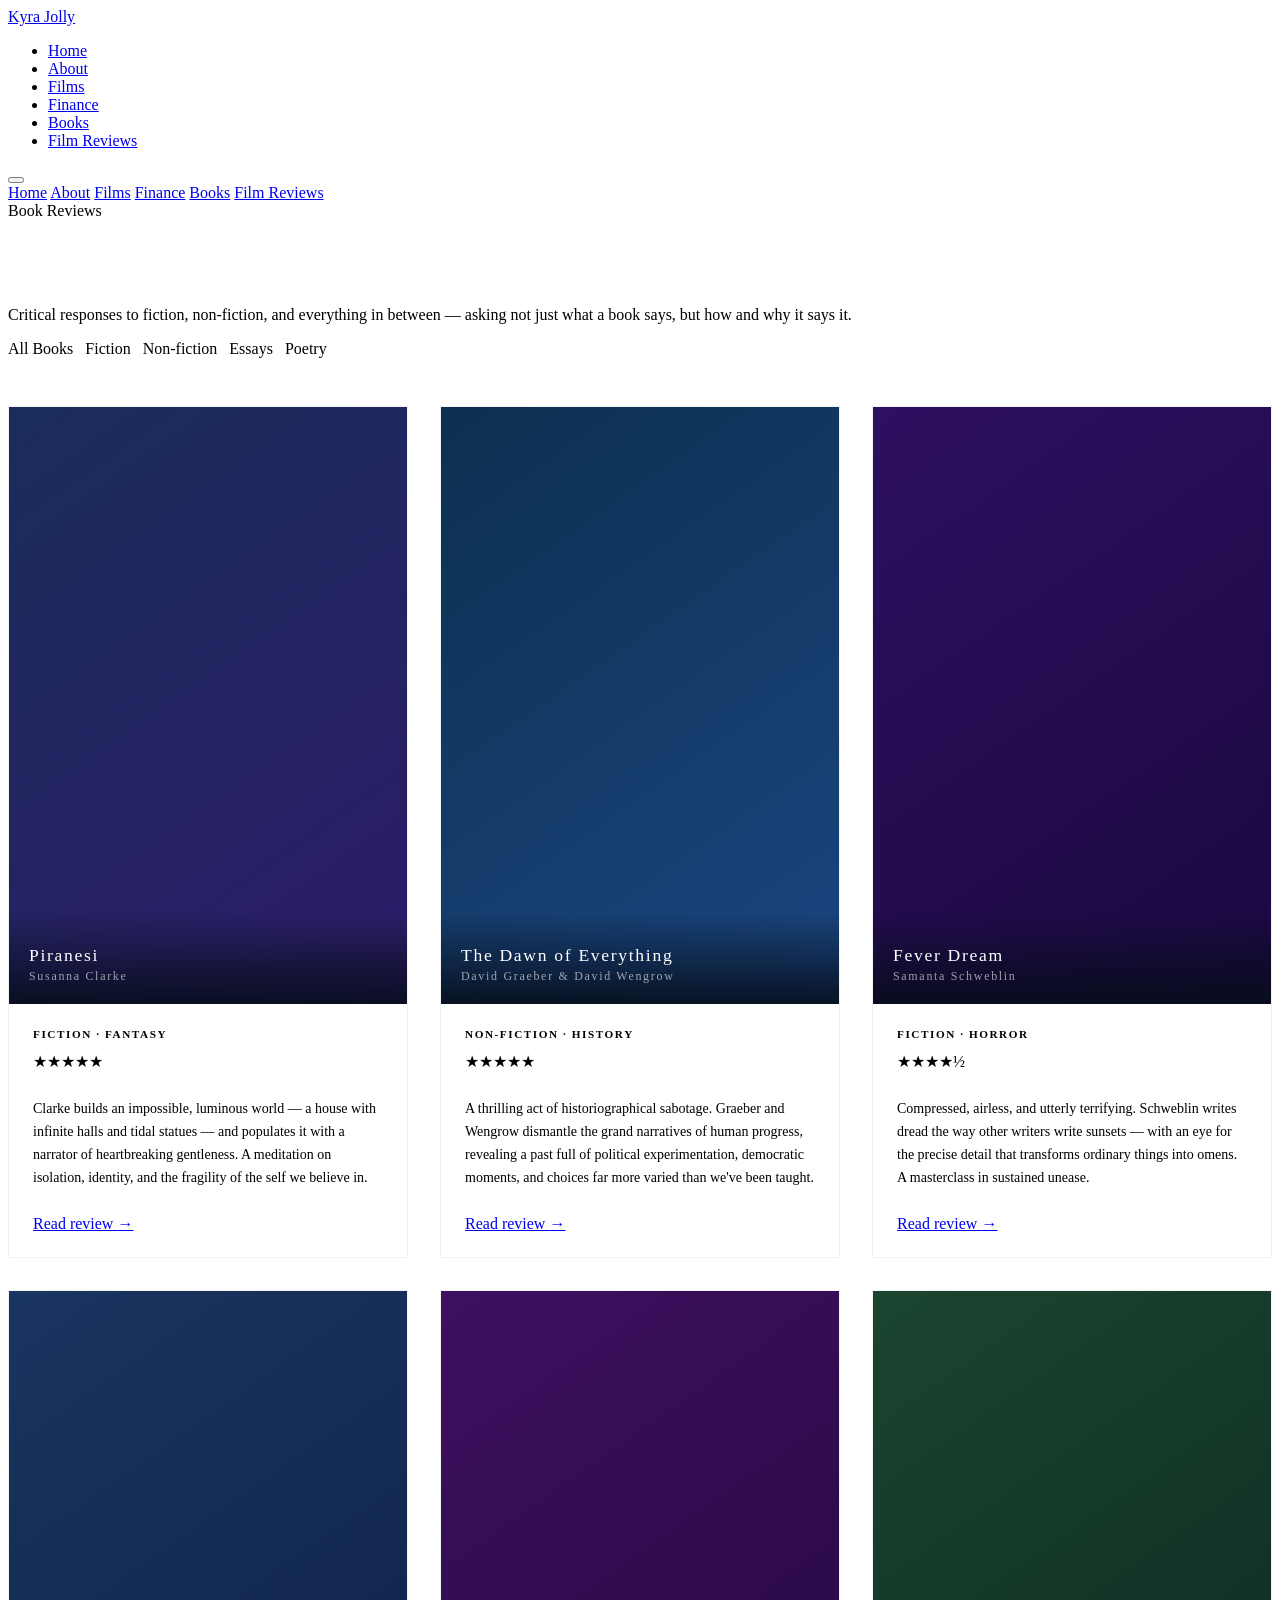
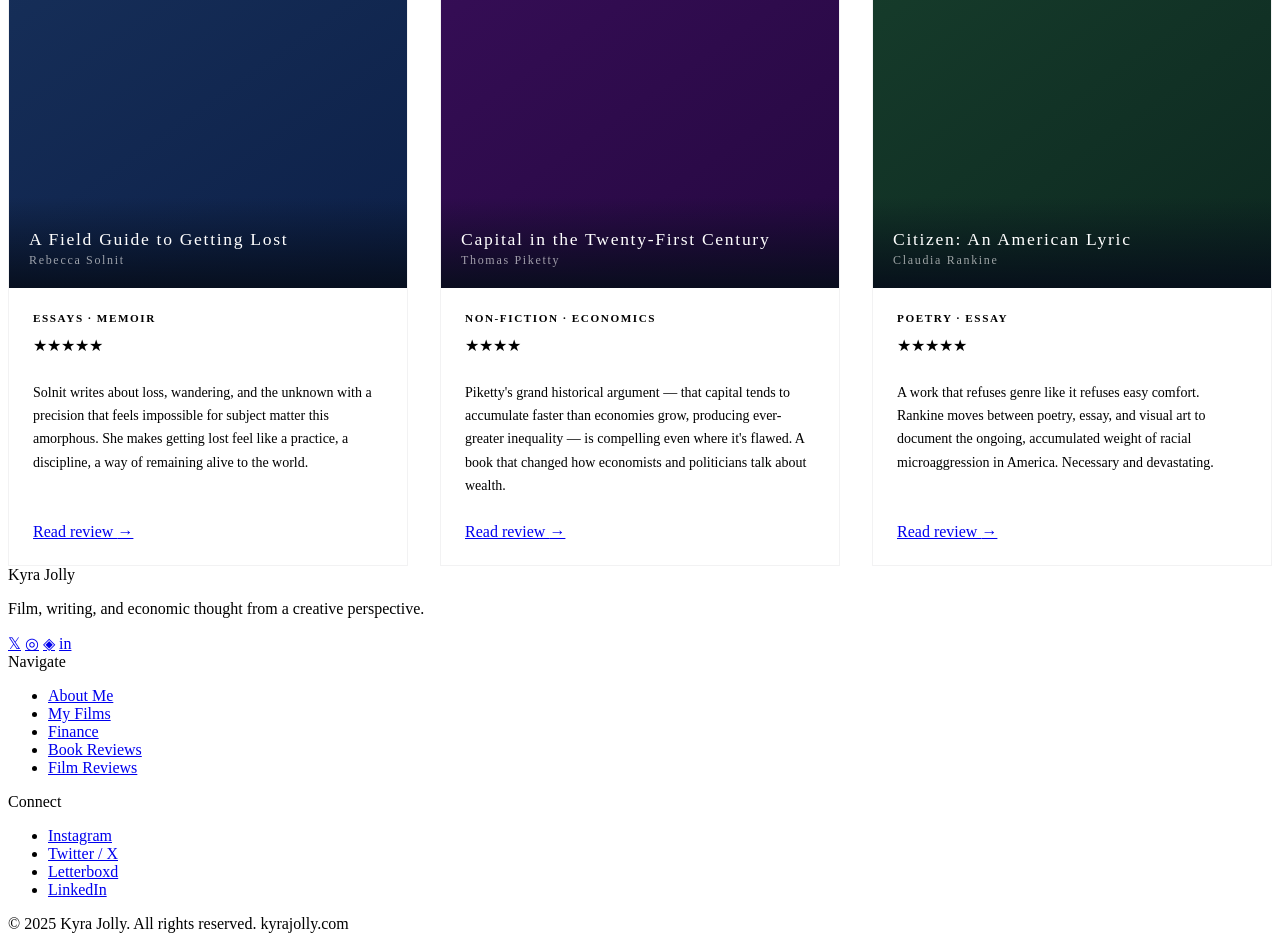
==== book-reviews.html @ 301d76fc "Add files via upload" ====
<!DOCTYPE html>
<html lang="en">
<head>
  <meta charset="UTF-8" />
  <meta name="viewport" content="width=device-width, initial-scale=1.0" />
  <title>Book Reviews — Kyra Jolly</title>
  <meta name="description" content="Critical book reviews across fiction, non-fiction, and literary criticism." />
  <link rel="preconnect" href="https://fonts.googleapis.com" />
  <link rel="preconnect" href="https://fonts.gstatic.com" crossorigin />
  <link href="https://fonts.googleapis.com/css2?family=Cormorant+Garamond:ital,wght@0,300;0,400;0,500;1,300;1,400&family=Outfit:wght@300;400;600;700&display=swap" rel="stylesheet" />
  <link rel="stylesheet" href="css/style.css" />
  <style>
    .review-card {
      background: white;
      border-radius: var(--radius-md);
      overflow: hidden;
      box-shadow: var(--shadow-sm);
      border: 1px solid rgba(6,13,26,0.05);
      transition: transform var(--transition), box-shadow var(--transition);
      display: flex;
      flex-direction: column;
    }

    .review-card:hover {
      transform: translateY(-6px);
      box-shadow: var(--shadow-md);
    }

    .review-card__cover {
      width: 100%;
      aspect-ratio: 2/3;
      object-fit: cover;
      background: var(--grad-film);
      display: flex;
      align-items: center;
      justify-content: center;
      color: rgba(255,255,255,0.25);
      font-family: var(--font-display);
      font-size: 0.875rem;
      letter-spacing: 0.12em;
      position: relative;
    }

    .review-card__cover-text {
      position: absolute;
      bottom: 0; left: 0; right: 0;
      padding: 2rem 1.25rem 1.25rem;
      background: linear-gradient(to top, rgba(6,13,26,0.9), transparent);
      color: white;
    }

    .review-card__cover-title {
      font-family: var(--font-display);
      font-size: 1.1rem;
      font-weight: 400;
      margin-bottom: 0.2rem;
    }

    .review-card__cover-author {
      font-size: 0.75rem;
      color: rgba(255,255,255,0.6);
    }

    .review-card__body {
      padding: 1.5rem;
      flex: 1;
      display: flex;
      flex-direction: column;
      gap: 0.75rem;
    }

    .review-card__genre {
      font-size: 0.7rem;
      font-weight: 700;
      letter-spacing: 0.14em;
      text-transform: uppercase;
      color: var(--blue);
    }

    .review-card__excerpt {
      font-size: 0.875rem;
      color: var(--muted);
      line-height: 1.65;
      flex: 1;
    }

    .reviews-grid {
      display: grid;
      grid-template-columns: repeat(3, 1fr);
      gap: 2rem;
    }

    .filter-bar {
      display: flex;
      gap: 0.75rem;
      flex-wrap: wrap;
      margin-bottom: 3rem;
    }

    @media (max-width: 1024px) {
      .reviews-grid { grid-template-columns: repeat(2, 1fr); }
    }

    @media (max-width: 640px) {
      .reviews-grid { grid-template-columns: 1fr; }
    }
  </style>
</head>
<body>

  <!-- ═══ Navigation ═════════════════════════════════════════ -->
  <nav class="nav">
    <div class="container">
      <div class="nav__inner">
        <a href="index.html" class="nav__logo">Kyra <span>Jolly</span></a>
        <ul class="nav__links">
          <li><a href="index.html">Home</a></li>
          <li><a href="about.html">About</a></li>
          <li><a href="films.html">Films</a></li>
          <li><a href="finance.html">Finance</a></li>
          <li><a href="book-reviews.html">Books</a></li>
          <li><a href="film-reviews.html">Film Reviews</a></li>
        </ul>
        <button class="nav__hamburger" aria-label="Toggle menu">
          <span></span><span></span><span></span>
        </button>
      </div>
    </div>
  </nav>

  <div class="nav__mobile">
    <a href="index.html">Home</a>
    <a href="about.html">About</a>
    <a href="films.html">Films</a>
    <a href="finance.html">Finance</a>
    <a href="book-reviews.html">Books</a>
    <a href="film-reviews.html">Film Reviews</a>
  </div>

  <!-- ═══ Page Header ════════════════════════════════════════ -->
  <section class="page-hero">
    <div class="container">
      <div class="page-hero__content">
        <span class="label fade-in">Book Reviews</span>
        <h1 class="display-2 fade-in fade-in-delay-1" style="color:white; margin-top:0.75rem;">
          Reading as a<br/><em style="font-style:italic; font-weight:300;">way of seeing.</em>
        </h1>
        <p class="fade-in fade-in-delay-2">Critical responses to fiction, non-fiction, and everything in between — asking not just what a book says, but how and why it says it.</p>
      </div>
    </div>
  </section>

  <!-- ═══ Reviews Grid ═══════════════════════════════════════ -->
  <section class="section">
    <div class="container">

      <!-- Filter -->
      <div class="filter-bar fade-in">
        <span class="topic-pill active" data-topic="all">All Books</span>
        <span class="topic-pill" data-topic="fiction">Fiction</span>
        <span class="topic-pill" data-topic="nonfiction">Non-fiction</span>
        <span class="topic-pill" data-topic="essays">Essays</span>
        <span class="topic-pill" data-topic="poetry">Poetry</span>
      </div>

      <div class="reviews-grid">

        <!--
          ╔══════════════════════════════════════════════════════════╗
          ║  BOOK REVIEW TEMPLATE — Copy this block to add a review ║
          ╚══════════════════════════════════════════════════════════╝
        -->
        <article class="review-card fade-in" data-topic="fiction">
          <div class="review-card__cover" style="background: linear-gradient(145deg, #1A2D5A, #2D1B69);">
            <div class="review-card__cover-text">
              <div class="review-card__cover-title">Piranesi</div>
              <div class="review-card__cover-author">Susanna Clarke</div>
            </div>
          </div>
          <!-- Replace .review-card__cover div with: <img src="assets/images/books/piranesi.jpg" alt="Piranesi cover" class="review-card__cover"> -->
          <div class="review-card__body">
            <div class="review-card__genre">Fiction · Fantasy</div>
            <div class="stars">★★★★★</div>
            <p class="review-card__excerpt">Clarke builds an impossible, luminous world — a house with infinite halls and tidal statues — and populates it with a narrator of heartbreaking gentleness. A meditation on isolation, identity, and the fragility of the self we believe in.</p>
            <a href="#" class="btn btn--ghost" style="margin-top:auto;">Read review <span class="arrow">→</span></a>
          </div>
        </article>
        <!-- END TEMPLATE -->

        <article class="review-card fade-in fade-in-delay-1" data-topic="nonfiction">
          <div class="review-card__cover" style="background: linear-gradient(145deg, #0D3050, #1A4580);">
            <div class="review-card__cover-text">
              <div class="review-card__cover-title">The Dawn of Everything</div>
              <div class="review-card__cover-author">David Graeber &amp; David Wengrow</div>
            </div>
          </div>
          <div class="review-card__body">
            <div class="review-card__genre">Non-fiction · History</div>
            <div class="stars">★★★★★</div>
            <p class="review-card__excerpt">A thrilling act of historiographical sabotage. Graeber and Wengrow dismantle the grand narratives of human progress, revealing a past full of political experimentation, democratic moments, and choices far more varied than we've been taught.</p>
            <a href="#" class="btn btn--ghost" style="margin-top:auto;">Read review <span class="arrow">→</span></a>
          </div>
        </article>

        <article class="review-card fade-in fade-in-delay-2" data-topic="fiction">
          <div class="review-card__cover" style="background: linear-gradient(145deg, #2D1060, #1A0840);">
            <div class="review-card__cover-text">
              <div class="review-card__cover-title">Fever Dream</div>
              <div class="review-card__cover-author">Samanta Schweblin</div>
            </div>
          </div>
          <div class="review-card__body">
            <div class="review-card__genre">Fiction · Horror</div>
            <div class="stars">★★★★½</div>
            <p class="review-card__excerpt">Compressed, airless, and utterly terrifying. Schweblin writes dread the way other writers write sunsets — with an eye for the precise detail that transforms ordinary things into omens. A masterclass in sustained unease.</p>
            <a href="#" class="btn btn--ghost" style="margin-top:auto;">Read review <span class="arrow">→</span></a>
          </div>
        </article>

        <article class="review-card fade-in" data-topic="essays">
          <div class="review-card__cover" style="background: linear-gradient(145deg, #1A3560, #0D2048);">
            <div class="review-card__cover-text">
              <div class="review-card__cover-title">A Field Guide to Getting Lost</div>
              <div class="review-card__cover-author">Rebecca Solnit</div>
            </div>
          </div>
          <div class="review-card__body">
            <div class="review-card__genre">Essays · Memoir</div>
            <div class="stars">★★★★★</div>
            <p class="review-card__excerpt">Solnit writes about loss, wandering, and the unknown with a precision that feels impossible for subject matter this amorphous. She makes getting lost feel like a practice, a discipline, a way of remaining alive to the world.</p>
            <a href="#" class="btn btn--ghost" style="margin-top:auto;">Read review <span class="arrow">→</span></a>
          </div>
        </article>

        <article class="review-card fade-in fade-in-delay-1" data-topic="nonfiction">
          <div class="review-card__cover" style="background: linear-gradient(145deg, #3D1060, #250840);">
            <div class="review-card__cover-text">
              <div class="review-card__cover-title">Capital in the Twenty-First Century</div>
              <div class="review-card__cover-author">Thomas Piketty</div>
            </div>
          </div>
          <div class="review-card__body">
            <div class="review-card__genre">Non-fiction · Economics</div>
            <div class="stars">★★★★</div>
            <p class="review-card__excerpt">Piketty's grand historical argument — that capital tends to accumulate faster than economies grow, producing ever-greater inequality — is compelling even where it's flawed. A book that changed how economists and politicians talk about wealth.</p>
            <a href="#" class="btn btn--ghost" style="margin-top:auto;">Read review <span class="arrow">→</span></a>
          </div>
        </article>

        <article class="review-card fade-in fade-in-delay-2" data-topic="poetry">
          <div class="review-card__cover" style="background: linear-gradient(145deg, #1A4530, #0D2820);">
            <div class="review-card__cover-text">
              <div class="review-card__cover-title">Citizen: An American Lyric</div>
              <div class="review-card__cover-author">Claudia Rankine</div>
            </div>
          </div>
          <div class="review-card__body">
            <div class="review-card__genre">Poetry · Essay</div>
            <div class="stars">★★★★★</div>
            <p class="review-card__excerpt">A work that refuses genre like it refuses easy comfort. Rankine moves between poetry, essay, and visual art to document the ongoing, accumulated weight of racial microaggression in America. Necessary and devastating.</p>
            <a href="#" class="btn btn--ghost" style="margin-top:auto;">Read review <span class="arrow">→</span></a>
          </div>
        </article>

      </div>
    </div>
  </section>

  <!-- ═══ Footer ═════════════════════════════════════════════ -->
  <footer class="footer">
    <div class="container">
      <div class="footer__top">
        <div>
          <div class="footer__logo">Kyra Jolly</div>
          <p class="footer__tagline">Film, writing, and economic thought from a creative perspective.</p>
          <div class="footer__social">
            <a href="#" class="social-link">𝕏</a>
            <a href="#" class="social-link">◎</a>
            <a href="#" class="social-link">◈</a>
            <a href="#" class="social-link">in</a>
          </div>
        </div>
        <div>
          <div class="footer__nav-title">Navigate</div>
          <ul class="footer__nav-links">
            <li><a href="about.html">About Me</a></li>
            <li><a href="films.html">My Films</a></li>
            <li><a href="finance.html">Finance</a></li>
            <li><a href="book-reviews.html">Book Reviews</a></li>
            <li><a href="film-reviews.html">Film Reviews</a></li>
          </ul>
        </div>
        <div>
          <div class="footer__nav-title">Connect</div>
          <ul class="footer__nav-links">
            <li><a href="#">Instagram</a></li>
            <li><a href="#">Twitter / X</a></li>
            <li><a href="#">Letterboxd</a></li>
            <li><a href="#">LinkedIn</a></li>
          </ul>
        </div>
      </div>
      <div class="footer__bottom">
        <span>© 2025 Kyra Jolly. All rights reserved.</span>
        <span>kyrajolly.com</span>
      </div>
    </div>
  </footer>

  <script src="js/main.js"></script>
</body>
</html>
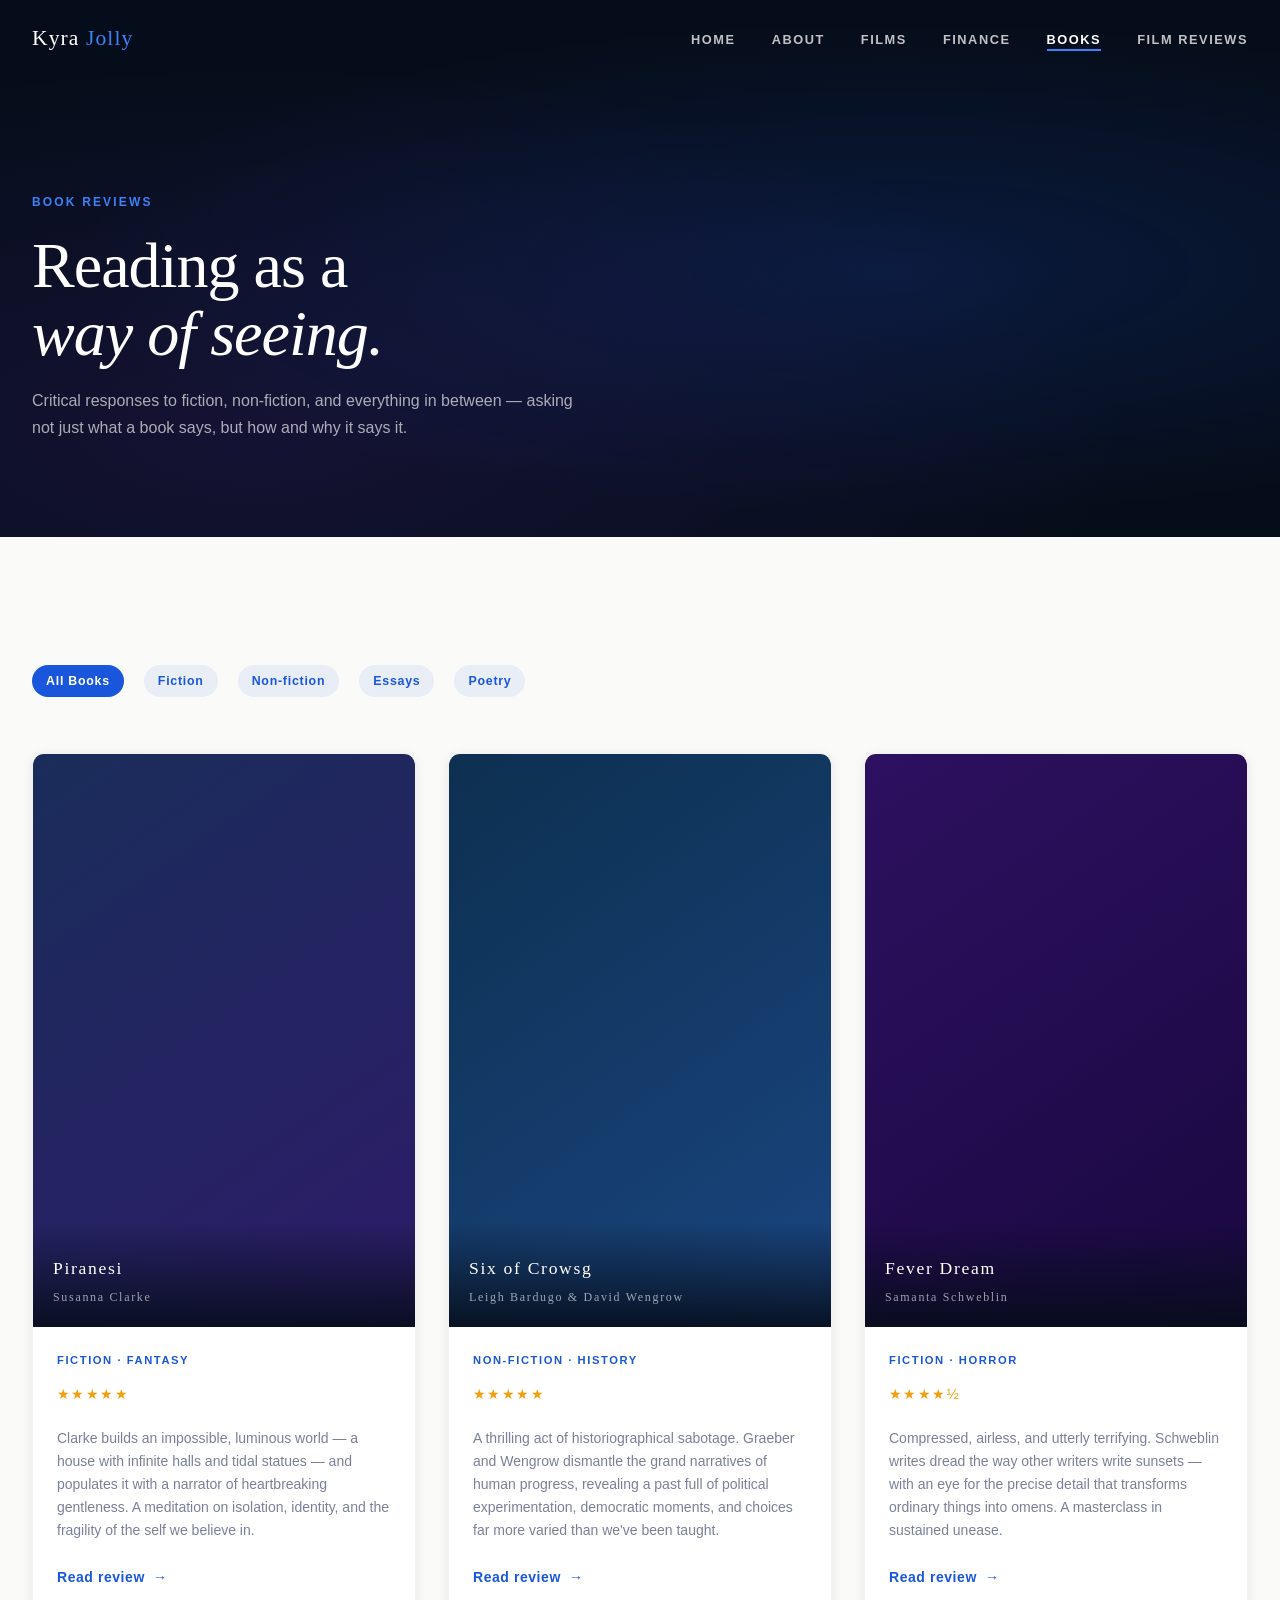
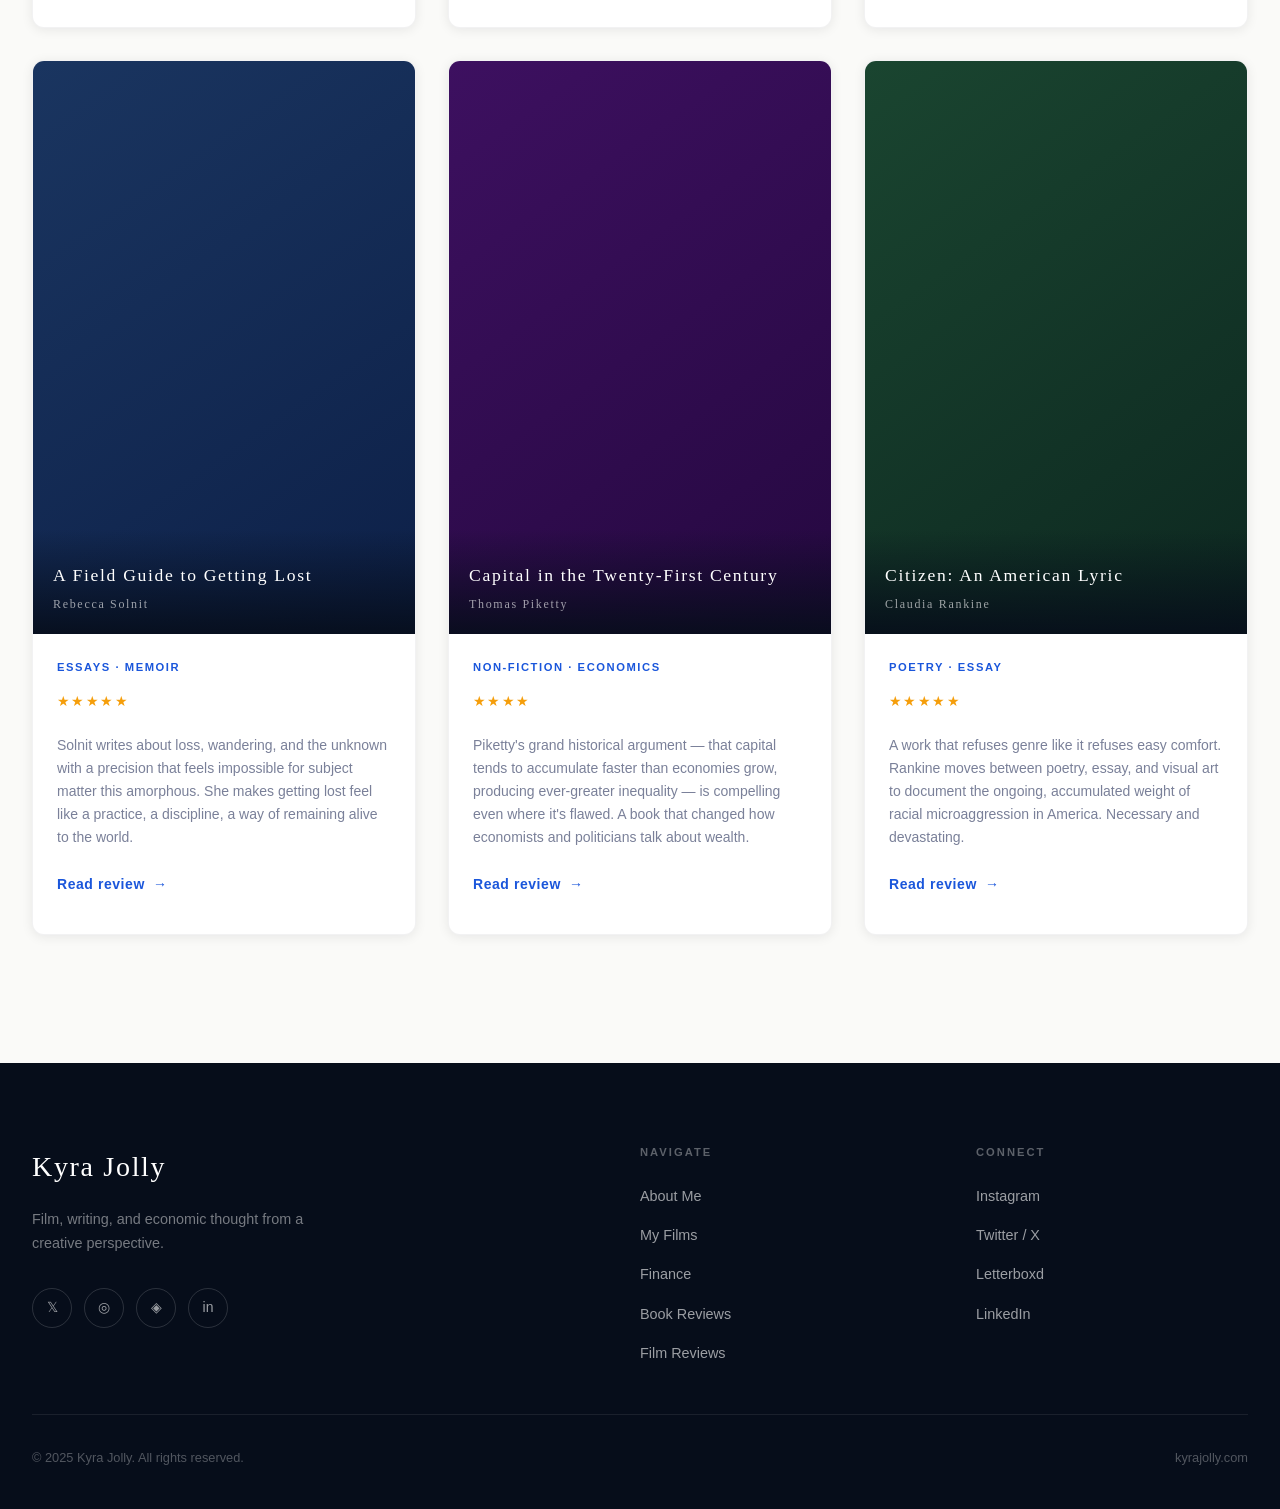
==== commit 7a90ec91: "Update book-reviews.html" ====
--- a/book-reviews.html
+++ b/book-reviews.html
@@ -190,8 +190,8 @@
         <article class="review-card fade-in fade-in-delay-1" data-topic="nonfiction">
           <div class="review-card__cover" style="background: linear-gradient(145deg, #0D3050, #1A4580);">
             <div class="review-card__cover-text">
-              <div class="review-card__cover-title">The Dawn of Everything</div>
-              <div class="review-card__cover-author">David Graeber &amp; David Wengrow</div>
+              <div class="review-card__cover-title">Six of Crowsg</div>
+              <div class="review-card__cover-author">Leigh Bardugo &amp; David Wengrow</div>
             </div>
           </div>
           <div class="review-card__body">
--- a/css/style.css
+++ b/css/style.css
@@ -0,0 +1,1040 @@
+/* ============================================================
+   KYRAJOLLY.COM â€” Shared Stylesheet
+   Design: Cinematic Editorial Magazine
+   Fonts: Cormorant Garamond (display) + Outfit (body)
+   ============================================================ */
+
+/* â”€â”€â”€ CSS Custom Properties â”€â”€â”€â”€â”€â”€â”€â”€â”€â”€â”€â”€â”€â”€â”€â”€â”€â”€â”€â”€â”€â”€â”€â”€â”€â”€â”€â”€â”€â”€â”€ */
+:root {
+  --navy:       #060D1A;
+  --navy-mid:   #0D1F3C;
+  --blue:       #1A56DB;
+  --blue-light: #3B82F6;
+  --cream:      #F6F2EC;
+  --off-white:  #FAFAF8;
+  --muted:      #7A8099;
+  --text:       #1A1E2E;
+
+  --grad-film:  linear-gradient(135deg, #0D1F3C 0%, #1A2D5A 40%, #2D1B69 70%, #4C1D95 100%);
+  --grad-accent:linear-gradient(120deg, #1A56DB, #7C3AED, #DB2777);
+  --grad-warm:  linear-gradient(135deg, #F6F2EC 0%, #EDE8E0 100%);
+
+  --font-display: 'Cormorant Garamond', Georgia, serif;
+  --font-body:    'Outfit', 'Helvetica Neue', sans-serif;
+
+  --space-xs:  0.5rem;
+  --space-sm:  1rem;
+  --space-md:  2rem;
+  --space-lg:  4rem;
+  --space-xl:  8rem;
+
+  --radius-sm: 4px;
+  --radius-md: 12px;
+  --radius-lg: 24px;
+
+  --shadow-sm: 0 2px 12px rgba(6,13,26,0.08);
+  --shadow-md: 0 8px 40px rgba(6,13,26,0.14);
+  --shadow-lg: 0 24px 80px rgba(6,13,26,0.22);
+
+  --transition: 0.35s cubic-bezier(0.4, 0, 0.2, 1);
+}
+
+/* â”€â”€â”€ Reset & Base â”€â”€â”€â”€â”€â”€â”€â”€â”€â”€â”€â”€â”€â”€â”€â”€â”€â”€â”€â”€â”€â”€â”€â”€â”€â”€â”€â”€â”€â”€â”€â”€â”€â”€â”€â”€â”€â”€â”€â”€â”€ */
+*, *::before, *::after { box-sizing: border-box; margin: 0; padding: 0; }
+
+html {
+  scroll-behavior: smooth;
+  font-size: 16px;
+}
+
+body {
+  font-family: var(--font-body);
+  color: var(--text);
+  background: var(--off-white);
+  line-height: 1.7;
+  -webkit-font-smoothing: antialiased;
+}
+
+img { display: block; max-width: 100%; height: auto; }
+a   { color: inherit; text-decoration: none; }
+
+/* â”€â”€â”€ Typography Scale â”€â”€â”€â”€â”€â”€â”€â”€â”€â”€â”€â”€â”€â”€â”€â”€â”€â”€â”€â”€â”€â”€â”€â”€â”€â”€â”€â”€â”€â”€â”€â”€â”€â”€â”€â”€ */
+.display-1 {
+  font-family: var(--font-display);
+  font-size: clamp(3.5rem, 8vw, 8rem);
+  font-weight: 300;
+  line-height: 0.95;
+  letter-spacing: -0.02em;
+}
+.display-2 {
+  font-family: var(--font-display);
+  font-size: clamp(2.5rem, 5vw, 5rem);
+  font-weight: 400;
+  line-height: 1.05;
+  letter-spacing: -0.015em;
+}
+.display-3 {
+  font-family: var(--font-display);
+  font-size: clamp(1.8rem, 3.5vw, 3.2rem);
+  font-weight: 400;
+  line-height: 1.15;
+}
+
+h1, h2, h3, h4 {
+  font-family: var(--font-display);
+  font-weight: 400;
+}
+
+.label {
+  font-family: var(--font-body);
+  font-size: 0.75rem;
+  font-weight: 600;
+  letter-spacing: 0.18em;
+  text-transform: uppercase;
+  color: var(--blue);
+}
+
+.body-lg  { font-size: 1.15rem; line-height: 1.75; }
+.body-md  { font-size: 1rem;    line-height: 1.7;  }
+.body-sm  { font-size: 0.875rem; line-height: 1.6; }
+.muted    { color: var(--muted); }
+
+/* â”€â”€â”€ Layout Utilities â”€â”€â”€â”€â”€â”€â”€â”€â”€â”€â”€â”€â”€â”€â”€â”€â”€â”€â”€â”€â”€â”€â”€â”€â”€â”€â”€â”€â”€â”€â”€â”€â”€â”€â”€â”€â”€ */
+.container {
+  width: 100%;
+  max-width: 1280px;
+  margin: 0 auto;
+  padding: 0 var(--space-md);
+}
+
+.container--narrow {
+  max-width: 860px;
+  margin: 0 auto;
+  padding: 0 var(--space-md);
+}
+
+.section { padding: var(--space-xl) 0; }
+.section--sm { padding: var(--space-lg) 0; }
+
+.grid-2 { display: grid; grid-template-columns: 1fr 1fr; gap: var(--space-md); }
+.grid-3 { display: grid; grid-template-columns: repeat(3, 1fr); gap: var(--space-md); }
+
+.flex-between { display: flex; align-items: center; justify-content: space-between; }
+.flex-center  { display: flex; align-items: center; justify-content: center; }
+
+/* â”€â”€â”€ Buttons â”€â”€â”€â”€â”€â”€â”€â”€â”€â”€â”€â”€â”€â”€â”€â”€â”€â”€â”€â”€â”€â”€â”€â”€â”€â”€â”€â”€â”€â”€â”€â”€â”€â”€â”€â”€â”€â”€â”€â”€â”€â”€â”€â”€â”€â”€ */
+.btn {
+  display: inline-flex;
+  align-items: center;
+  gap: 0.5rem;
+  padding: 0.75rem 1.75rem;
+  font-family: var(--font-body);
+  font-size: 0.875rem;
+  font-weight: 600;
+  letter-spacing: 0.04em;
+  border-radius: 100px;
+  border: none;
+  cursor: pointer;
+  transition: var(--transition);
+}
+
+.btn--primary {
+  background: var(--navy);
+  color: white;
+}
+.btn--primary:hover {
+  background: var(--navy-mid);
+  transform: translateY(-2px);
+  box-shadow: var(--shadow-md);
+}
+
+.btn--outline {
+  background: transparent;
+  color: var(--navy);
+  border: 1.5px solid var(--navy);
+}
+.btn--outline:hover {
+  background: var(--navy);
+  color: white;
+  transform: translateY(-2px);
+}
+
+.btn--ghost {
+  background: transparent;
+  color: var(--blue);
+  padding-left: 0;
+  padding-right: 0;
+  border-radius: 0;
+  border-bottom: 1.5px solid transparent;
+}
+.btn--ghost:hover {
+  border-bottom-color: var(--blue);
+}
+
+.btn--white {
+  background: white;
+  color: var(--navy);
+}
+.btn--white:hover {
+  background: var(--cream);
+  transform: translateY(-2px);
+  box-shadow: var(--shadow-md);
+}
+
+/* Arrow icon in buttons */
+.btn .arrow { transition: transform 0.25s ease; }
+.btn:hover .arrow { transform: translateX(4px); }
+
+/* â”€â”€â”€ Navigation â”€â”€â”€â”€â”€â”€â”€â”€â”€â”€â”€â”€â”€â”€â”€â”€â”€â”€â”€â”€â”€â”€â”€â”€â”€â”€â”€â”€â”€â”€â”€â”€â”€â”€â”€â”€â”€â”€â”€â”€â”€â”€â”€ */
+.nav {
+  position: fixed;
+  top: 0; left: 0; right: 0;
+  z-index: 100;
+  padding: 1.25rem 0;
+  transition: background var(--transition), box-shadow var(--transition);
+}
+
+.nav.scrolled {
+  background: rgba(6, 13, 26, 0.92);
+  backdrop-filter: blur(16px);
+  -webkit-backdrop-filter: blur(16px);
+  box-shadow: 0 1px 0 rgba(255,255,255,0.06);
+}
+
+.nav__inner {
+  display: flex;
+  align-items: center;
+  justify-content: space-between;
+}
+
+.nav__logo {
+  font-family: var(--font-display);
+  font-size: 1.35rem;
+  font-weight: 400;
+  letter-spacing: 0.05em;
+  color: white;
+}
+
+.nav__logo span {
+  color: var(--blue-light);
+}
+
+.nav__links {
+  display: flex;
+  align-items: center;
+  gap: 2.25rem;
+  list-style: none;
+}
+
+.nav__links a {
+  font-size: 0.8rem;
+  font-weight: 600;
+  letter-spacing: 0.12em;
+  text-transform: uppercase;
+  color: rgba(255,255,255,0.75);
+  transition: color var(--transition);
+  position: relative;
+}
+
+.nav__links a::after {
+  content: '';
+  position: absolute;
+  bottom: -4px; left: 0;
+  width: 0; height: 1.5px;
+  background: var(--blue-light);
+  transition: width var(--transition);
+}
+
+.nav__links a:hover,
+.nav__links a.active {
+  color: white;
+}
+
+.nav__links a:hover::after,
+.nav__links a.active::after {
+  width: 100%;
+}
+
+/* Hamburger */
+.nav__hamburger {
+  display: none;
+  flex-direction: column;
+  gap: 5px;
+  background: none;
+  border: none;
+  cursor: pointer;
+  padding: 4px;
+}
+
+.nav__hamburger span {
+  display: block;
+  width: 24px;
+  height: 2px;
+  background: white;
+  transition: var(--transition);
+  transform-origin: center;
+}
+
+.nav__hamburger.open span:nth-child(1) { transform: translateY(7px) rotate(45deg); }
+.nav__hamburger.open span:nth-child(2) { opacity: 0; }
+.nav__hamburger.open span:nth-child(3) { transform: translateY(-7px) rotate(-45deg); }
+
+/* Mobile nav */
+.nav__mobile {
+  display: none;
+  position: fixed;
+  inset: 0;
+  background: var(--navy);
+  z-index: 99;
+  flex-direction: column;
+  align-items: center;
+  justify-content: center;
+  gap: 2.5rem;
+}
+
+.nav__mobile.open { display: flex; }
+
+.nav__mobile a {
+  font-family: var(--font-display);
+  font-size: clamp(2rem, 6vw, 3rem);
+  color: white;
+  opacity: 0.85;
+  transition: opacity var(--transition), color var(--transition);
+}
+
+.nav__mobile a:hover {
+  color: var(--blue-light);
+  opacity: 1;
+}
+
+/* â”€â”€â”€ Hero / Page Header â”€â”€â”€â”€â”€â”€â”€â”€â”€â”€â”€â”€â”€â”€â”€â”€â”€â”€â”€â”€â”€â”€â”€â”€â”€â”€â”€â”€â”€â”€â”€â”€â”€â”€â”€ */
+.page-hero {
+  background: var(--navy);
+  padding: 12rem 0 6rem;
+  position: relative;
+  overflow: hidden;
+}
+
+.page-hero::before {
+  content: '';
+  position: absolute;
+  inset: 0;
+  background: radial-gradient(ellipse at 70% 50%, rgba(26,86,219,0.18) 0%, transparent 65%),
+              radial-gradient(ellipse at 20% 80%, rgba(124,58,237,0.12) 0%, transparent 60%);
+}
+
+.page-hero__content { position: relative; z-index: 1; }
+
+.page-hero h1 { color: white; }
+.page-hero .label { color: var(--blue-light); margin-bottom: 1.25rem; display: block; }
+.page-hero p { color: rgba(255,255,255,0.65); max-width: 560px; margin-top: 1.25rem; }
+
+/* Decorative line */
+.section-rule {
+  width: 48px;
+  height: 2px;
+  background: var(--blue);
+  margin-bottom: var(--space-sm);
+}
+
+/* â”€â”€â”€ Cards â”€â”€â”€â”€â”€â”€â”€â”€â”€â”€â”€â”€â”€â”€â”€â”€â”€â”€â”€â”€â”€â”€â”€â”€â”€â”€â”€â”€â”€â”€â”€â”€â”€â”€â”€â”€â”€â”€â”€â”€â”€â”€â”€â”€â”€â”€â”€â”€ */
+.card {
+  background: white;
+  border-radius: var(--radius-md);
+  overflow: hidden;
+  box-shadow: var(--shadow-sm);
+  transition: transform var(--transition), box-shadow var(--transition);
+}
+
+.card:hover {
+  transform: translateY(-6px);
+  box-shadow: var(--shadow-md);
+}
+
+.card__img {
+  width: 100%;
+  aspect-ratio: 3/2;
+  object-fit: cover;
+  background: var(--grad-film);
+  display: flex;
+  align-items: center;
+  justify-content: center;
+}
+
+.card__img--placeholder {
+  width: 100%;
+  aspect-ratio: 3/2;
+  background: var(--grad-film);
+  display: flex;
+  align-items: center;
+  justify-content: center;
+  color: rgba(255,255,255,0.3);
+  font-family: var(--font-display);
+  font-size: 2rem;
+  letter-spacing: 0.1em;
+}
+
+.card__body { padding: 1.5rem; }
+.card__title {
+  font-family: var(--font-display);
+  font-size: 1.35rem;
+  margin-bottom: 0.5rem;
+}
+.card__meta {
+  font-size: 0.8rem;
+  font-weight: 600;
+  letter-spacing: 0.08em;
+  color: var(--blue);
+  margin-bottom: 0.75rem;
+  text-transform: uppercase;
+}
+.card__excerpt { color: var(--muted); font-size: 0.925rem; line-height: 1.65; }
+
+/* Star Rating */
+.stars { color: #F59E0B; font-size: 0.9rem; letter-spacing: 0.1em; margin-bottom: 0.5rem; }
+
+/* â”€â”€â”€ Blog Post Cards â”€â”€â”€â”€â”€â”€â”€â”€â”€â”€â”€â”€â”€â”€â”€â”€â”€â”€â”€â”€â”€â”€â”€â”€â”€â”€â”€â”€â”€â”€â”€â”€â”€â”€â”€â”€â”€â”€ */
+.post-item {
+  padding: 2.5rem 0;
+  border-bottom: 1px solid rgba(6,13,26,0.08);
+  display: grid;
+  grid-template-columns: 1fr auto;
+  gap: 2rem;
+  align-items: start;
+  transition: var(--transition);
+}
+
+.post-item:hover { background: transparent; }
+.post-item:last-child { border-bottom: none; }
+
+.post-item__date {
+  font-size: 0.775rem;
+  font-weight: 600;
+  letter-spacing: 0.12em;
+  text-transform: uppercase;
+  color: var(--muted);
+  margin-bottom: 0.6rem;
+}
+
+.post-item__title {
+  font-family: var(--font-display);
+  font-size: clamp(1.3rem, 2.5vw, 1.8rem);
+  font-weight: 400;
+  margin-bottom: 0.75rem;
+  transition: color var(--transition);
+}
+
+.post-item:hover .post-item__title { color: var(--blue); }
+
+.post-item__excerpt { color: var(--muted); font-size: 0.95rem; max-width: 640px; }
+
+/* â”€â”€â”€ Film Timeline Section â”€â”€â”€â”€â”€â”€â”€â”€â”€â”€â”€â”€â”€â”€â”€â”€â”€â”€â”€â”€â”€â”€â”€â”€â”€â”€â”€â”€â”€â”€â”€â”€ */
+.timeline-hero {
+  background: var(--grad-film);
+  padding: 5rem 0;
+  position: relative;
+  overflow: hidden;
+}
+
+.timeline-hero::before {
+  content: '';
+  position: absolute;
+  bottom: -80px;
+  left: 0; right: 0;
+  height: 160px;
+  background: var(--off-white);
+  clip-path: ellipse(55% 100% at 50% 100%);
+}
+
+.timeline-wave {
+  position: absolute;
+  inset: 0;
+  opacity: 0.07;
+  background-image: repeating-linear-gradient(
+    0deg,
+    transparent,
+    transparent 40px,
+    rgba(255,255,255,0.5) 40px,
+    rgba(255,255,255,0.5) 41px
+  );
+}
+
+.year-filter {
+  display: flex;
+  gap: 0.75rem;
+  margin-top: 2rem;
+}
+
+.year-btn {
+  padding: 0.5rem 1.25rem;
+  border-radius: 100px;
+  border: 1.5px solid rgba(255,255,255,0.3);
+  background: transparent;
+  color: rgba(255,255,255,0.7);
+  font-family: var(--font-body);
+  font-size: 0.875rem;
+  font-weight: 600;
+  cursor: pointer;
+  transition: var(--transition);
+}
+
+.year-btn:hover,
+.year-btn.active {
+  background: white;
+  color: var(--navy);
+  border-color: white;
+}
+
+/* â”€â”€â”€ Film Entry â”€â”€â”€â”€â”€â”€â”€â”€â”€â”€â”€â”€â”€â”€â”€â”€â”€â”€â”€â”€â”€â”€â”€â”€â”€â”€â”€â”€â”€â”€â”€â”€â”€â”€â”€â”€â”€â”€â”€â”€â”€â”€â”€ */
+.film-entry {
+  display: grid;
+  grid-template-columns: 1fr 1fr;
+  gap: 4rem;
+  align-items: center;
+  padding: 5rem 0;
+  border-bottom: 1px solid rgba(6,13,26,0.06);
+}
+
+.film-entry.reverse { direction: rtl; }
+.film-entry.reverse > * { direction: ltr; }
+
+.film-entry__number {
+  font-family: var(--font-display);
+  font-size: 6rem;
+  font-weight: 300;
+  color: rgba(26,86,219,0.08);
+  line-height: 1;
+  margin-bottom: -1.5rem;
+}
+
+.film-entry__title {
+  font-family: var(--font-display);
+  font-size: clamp(2rem, 4vw, 3rem);
+  font-weight: 400;
+  margin-bottom: 0.5rem;
+}
+
+.film-entry__meta {
+  font-size: 0.8rem;
+  font-weight: 600;
+  letter-spacing: 0.12em;
+  text-transform: uppercase;
+  color: var(--blue);
+  margin-bottom: 1.25rem;
+}
+
+.film-entry__synopsis {
+  color: var(--muted);
+  font-size: 1rem;
+  line-height: 1.75;
+  margin-bottom: 2rem;
+}
+
+.film-poster {
+  width: 100%;
+  aspect-ratio: 2/3;
+  background: var(--grad-film);
+  border-radius: var(--radius-md);
+  box-shadow: var(--shadow-lg);
+  overflow: hidden;
+  display: flex;
+  align-items: flex-end;
+  position: relative;
+}
+
+.film-poster::after {
+  content: '';
+  position: absolute;
+  inset: 0;
+  background: linear-gradient(to top, rgba(6,13,26,0.7) 0%, transparent 50%);
+}
+
+.film-poster img { width: 100%; height: 100%; object-fit: cover; }
+
+.film-poster__label {
+  position: absolute;
+  bottom: 1.5rem;
+  left: 1.5rem;
+  z-index: 1;
+  color: white;
+  font-size: 0.75rem;
+  font-weight: 600;
+  letter-spacing: 0.12em;
+  text-transform: uppercase;
+}
+
+/* â”€â”€â”€ Wavy Divider â”€â”€â”€â”€â”€â”€â”€â”€â”€â”€â”€â”€â”€â”€â”€â”€â”€â”€â”€â”€â”€â”€â”€â”€â”€â”€â”€â”€â”€â”€â”€â”€â”€â”€â”€â”€â”€â”€â”€â”€â”€ */
+.wave-divider {
+  width: 100%;
+  overflow: hidden;
+  line-height: 0;
+}
+
+.wave-divider svg { display: block; width: 100%; }
+
+/* â”€â”€â”€ About Grid â”€â”€â”€â”€â”€â”€â”€â”€â”€â”€â”€â”€â”€â”€â”€â”€â”€â”€â”€â”€â”€â”€â”€â”€â”€â”€â”€â”€â”€â”€â”€â”€â”€â”€â”€â”€â”€â”€â”€â”€â”€â”€â”€ */
+.about-hero {
+  background: var(--navy);
+  padding: 10rem 0 8rem;
+  overflow: hidden;
+  position: relative;
+}
+
+.about-hero::after {
+  content: '';
+  position: absolute;
+  right: -200px;
+  top: 50%;
+  transform: translateY(-50%);
+  width: 600px;
+  height: 600px;
+  border-radius: 50%;
+  border: 1px solid rgba(255,255,255,0.04);
+}
+
+.about-grid {
+  display: grid;
+  grid-template-columns: 1fr 480px;
+  gap: 6rem;
+  align-items: center;
+}
+
+.about-img-block {
+  position: relative;
+}
+
+.about-img-main {
+  width: 100%;
+  aspect-ratio: 3/4;
+  background: linear-gradient(145deg, #1A2D5A, #2D1B69);
+  border-radius: var(--radius-md);
+  box-shadow: var(--shadow-lg);
+  display: flex;
+  align-items: center;
+  justify-content: center;
+  color: rgba(255,255,255,0.2);
+  font-family: var(--font-display);
+  font-size: 1.2rem;
+  overflow: hidden;
+}
+
+.about-img-main img { width: 100%; height: 100%; object-fit: cover; }
+
+.about-img-accent {
+  position: absolute;
+  bottom: -2rem;
+  left: -2rem;
+  width: 160px;
+  aspect-ratio: 1;
+  background: var(--blue);
+  border-radius: var(--radius-sm);
+  display: flex;
+  align-items: center;
+  justify-content: center;
+  color: white;
+  font-family: var(--font-display);
+  font-size: 2rem;
+  font-weight: 300;
+}
+
+/* â”€â”€â”€ Gallery Grid â”€â”€â”€â”€â”€â”€â”€â”€â”€â”€â”€â”€â”€â”€â”€â”€â”€â”€â”€â”€â”€â”€â”€â”€â”€â”€â”€â”€â”€â”€â”€â”€â”€â”€â”€â”€â”€â”€â”€â”€â”€ */
+.gallery-grid {
+  display: grid;
+  grid-template-columns: repeat(4, 1fr);
+  grid-template-rows: 200px 200px;
+  gap: 1rem;
+}
+
+.gallery-item {
+  background: var(--grad-film);
+  border-radius: var(--radius-sm);
+  overflow: hidden;
+  transition: transform var(--transition);
+}
+
+.gallery-item:hover { transform: scale(1.02); }
+.gallery-item:first-child { grid-column: span 2; grid-row: span 2; }
+.gallery-item img { width: 100%; height: 100%; object-fit: cover; }
+
+/* â”€â”€â”€ Home Hero â”€â”€â”€â”€â”€â”€â”€â”€â”€â”€â”€â”€â”€â”€â”€â”€â”€â”€â”€â”€â”€â”€â”€â”€â”€â”€â”€â”€â”€â”€â”€â”€â”€â”€â”€â”€â”€â”€â”€â”€â”€â”€â”€â”€ */
+.home-hero {
+  min-height: 100vh;
+  background: var(--navy);
+  display: flex;
+  align-items: center;
+  position: relative;
+  overflow: hidden;
+  padding-top: 80px;
+}
+
+.home-hero__bg {
+  position: absolute;
+  inset: 0;
+  background:
+    radial-gradient(ellipse at 60% 40%, rgba(26,86,219,0.22) 0%, transparent 55%),
+    radial-gradient(ellipse at 15% 70%, rgba(124,58,237,0.15) 0%, transparent 50%),
+    radial-gradient(ellipse at 85% 80%, rgba(219,39,119,0.1) 0%, transparent 45%);
+}
+
+.home-hero__grid {
+  display: grid;
+  grid-template-columns: 1fr 480px;
+  gap: 4rem;
+  align-items: center;
+  position: relative;
+  z-index: 1;
+}
+
+.home-hero__tagline {
+  color: var(--blue-light);
+  font-size: 0.8rem;
+  font-weight: 600;
+  letter-spacing: 0.2em;
+  text-transform: uppercase;
+  margin-bottom: 1.5rem;
+  display: flex;
+  align-items: center;
+  gap: 0.75rem;
+}
+
+.home-hero__tagline::before {
+  content: '';
+  display: inline-block;
+  width: 32px;
+  height: 1.5px;
+  background: var(--blue-light);
+}
+
+.home-hero h1 { color: white; margin-bottom: 1.75rem; }
+
+.home-hero__intro {
+  color: rgba(255,255,255,0.6);
+  font-size: 1.1rem;
+  line-height: 1.75;
+  max-width: 480px;
+  margin-bottom: 2.5rem;
+}
+
+.home-hero__actions {
+  display: flex;
+  gap: 1rem;
+  flex-wrap: wrap;
+}
+
+.home-hero__visual {
+  position: relative;
+}
+
+.hero-film-frame {
+  width: 100%;
+  aspect-ratio: 2/3;
+  background: linear-gradient(145deg, #1A2D5A 0%, #0D1035 40%, #2D1060 100%);
+  border-radius: 16px;
+  box-shadow: 0 32px 100px rgba(6,13,26,0.6), 0 0 0 1px rgba(255,255,255,0.05);
+  overflow: hidden;
+  display: flex;
+  align-items: center;
+  justify-content: center;
+  color: rgba(255,255,255,0.12);
+  font-family: var(--font-display);
+  font-size: 1rem;
+  letter-spacing: 0.2em;
+  position: relative;
+}
+
+.hero-film-frame::before {
+  content: '';
+  position: absolute;
+  inset: 0;
+  background: linear-gradient(to bottom, transparent 50%, rgba(6,13,26,0.9) 100%);
+}
+
+.hero-badge {
+  position: absolute;
+  top: -1.5rem;
+  right: -1.5rem;
+  width: 100px;
+  height: 100px;
+  background: white;
+  border-radius: 50%;
+  display: flex;
+  align-items: center;
+  justify-content: center;
+  text-align: center;
+  font-size: 0.65rem;
+  font-weight: 700;
+  letter-spacing: 0.12em;
+  text-transform: uppercase;
+  color: var(--navy);
+  box-shadow: var(--shadow-md);
+  animation: spin 12s linear infinite;
+}
+
+@keyframes spin { to { transform: rotate(360deg); } }
+
+.hero-stat {
+  position: absolute;
+  bottom: 2rem;
+  left: -2rem;
+  background: rgba(255,255,255,0.06);
+  backdrop-filter: blur(12px);
+  border: 1px solid rgba(255,255,255,0.1);
+  border-radius: var(--radius-md);
+  padding: 1rem 1.5rem;
+  color: white;
+}
+
+.hero-stat__num {
+  font-family: var(--font-display);
+  font-size: 2.5rem;
+  font-weight: 300;
+  line-height: 1;
+}
+
+.hero-stat__label {
+  font-size: 0.75rem;
+  color: rgba(255,255,255,0.5);
+  margin-top: 0.25rem;
+}
+
+/* â”€â”€â”€ Sections Alternating â”€â”€â”€â”€â”€â”€â”€â”€â”€â”€â”€â”€â”€â”€â”€â”€â”€â”€â”€â”€â”€â”€â”€â”€â”€â”€â”€â”€â”€â”€â”€â”€â”€ */
+.section--dark {
+  background: var(--navy);
+  color: white;
+}
+
+.section--cream {
+  background: var(--cream);
+}
+
+/* â”€â”€â”€ Explore Links â”€â”€â”€â”€â”€â”€â”€â”€â”€â”€â”€â”€â”€â”€â”€â”€â”€â”€â”€â”€â”€â”€â”€â”€â”€â”€â”€â”€â”€â”€â”€â”€â”€â”€â”€â”€â”€â”€â”€â”€ */
+.explore-grid {
+  display: grid;
+  grid-template-columns: repeat(4, 1fr);
+  gap: 1.5rem;
+}
+
+.explore-card {
+  background: white;
+  border-radius: var(--radius-md);
+  padding: 2rem;
+  box-shadow: var(--shadow-sm);
+  border: 1px solid rgba(6,13,26,0.06);
+  transition: var(--transition);
+  display: flex;
+  flex-direction: column;
+  gap: 1rem;
+}
+
+.explore-card:hover {
+  transform: translateY(-6px);
+  box-shadow: var(--shadow-md);
+  border-color: rgba(26,86,219,0.15);
+}
+
+.explore-card__icon {
+  width: 48px;
+  height: 48px;
+  border-radius: 12px;
+  background: var(--grad-film);
+  display: flex;
+  align-items: center;
+  justify-content: center;
+  font-size: 1.25rem;
+}
+
+.explore-card__title {
+  font-family: var(--font-display);
+  font-size: 1.25rem;
+  font-weight: 400;
+}
+
+.explore-card__desc {
+  color: var(--muted);
+  font-size: 0.875rem;
+  line-height: 1.6;
+  flex: 1;
+}
+
+/* â”€â”€â”€ Finance Page â”€â”€â”€â”€â”€â”€â”€â”€â”€â”€â”€â”€â”€â”€â”€â”€â”€â”€â”€â”€â”€â”€â”€â”€â”€â”€â”€â”€â”€â”€â”€â”€â”€â”€â”€â”€â”€â”€â”€â”€â”€ */
+.finance-sidebar {
+  position: sticky;
+  top: 100px;
+}
+
+.topic-pill {
+  display: inline-block;
+  padding: 0.35rem 0.875rem;
+  border-radius: 100px;
+  background: rgba(26,86,219,0.08);
+  color: var(--blue);
+  font-size: 0.775rem;
+  font-weight: 600;
+  letter-spacing: 0.06em;
+  margin-right: 0.5rem;
+  margin-bottom: 0.5rem;
+  transition: var(--transition);
+  cursor: pointer;
+}
+
+.topic-pill:hover,
+.topic-pill.active {
+  background: var(--blue);
+  color: white;
+}
+
+/* â”€â”€â”€ Footer â”€â”€â”€â”€â”€â”€â”€â”€â”€â”€â”€â”€â”€â”€â”€â”€â”€â”€â”€â”€â”€â”€â”€â”€â”€â”€â”€â”€â”€â”€â”€â”€â”€â”€â”€â”€â”€â”€â”€â”€â”€â”€â”€â”€â”€â”€â”€ */
+.footer {
+  background: var(--navy);
+  color: white;
+  padding: 5rem 0 2.5rem;
+}
+
+.footer__top {
+  display: grid;
+  grid-template-columns: 2fr 1fr 1fr;
+  gap: 4rem;
+  padding-bottom: 3rem;
+  border-bottom: 1px solid rgba(255,255,255,0.08);
+  margin-bottom: 2rem;
+}
+
+.footer__logo {
+  font-family: var(--font-display);
+  font-size: 1.75rem;
+  font-weight: 300;
+  letter-spacing: 0.06em;
+  margin-bottom: 1rem;
+}
+
+.footer__tagline {
+  color: rgba(255,255,255,0.45);
+  font-size: 0.9rem;
+  max-width: 280px;
+  line-height: 1.7;
+  margin-bottom: 2rem;
+}
+
+.footer__social {
+  display: flex;
+  gap: 0.75rem;
+}
+
+.social-link {
+  width: 40px;
+  height: 40px;
+  border-radius: 50%;
+  border: 1px solid rgba(255,255,255,0.15);
+  display: flex;
+  align-items: center;
+  justify-content: center;
+  font-size: 0.875rem;
+  color: rgba(255,255,255,0.6);
+  transition: var(--transition);
+}
+
+.social-link:hover {
+  border-color: white;
+  color: white;
+  background: rgba(255,255,255,0.08);
+}
+
+.footer__nav-title {
+  font-size: 0.7rem;
+  font-weight: 700;
+  letter-spacing: 0.18em;
+  text-transform: uppercase;
+  color: rgba(255,255,255,0.35);
+  margin-bottom: 1.25rem;
+}
+
+.footer__nav-links {
+  list-style: none;
+  display: flex;
+  flex-direction: column;
+  gap: 0.75rem;
+}
+
+.footer__nav-links a {
+  font-size: 0.9rem;
+  color: rgba(255,255,255,0.6);
+  transition: color var(--transition);
+}
+
+.footer__nav-links a:hover { color: white; }
+
+.footer__bottom {
+  display: flex;
+  align-items: center;
+  justify-content: space-between;
+  font-size: 0.8rem;
+  color: rgba(255,255,255,0.3);
+}
+
+/* â”€â”€â”€ Fade-in Animation â”€â”€â”€â”€â”€â”€â”€â”€â”€â”€â”€â”€â”€â”€â”€â”€â”€â”€â”€â”€â”€â”€â”€â”€â”€â”€â”€â”€â”€â”€â”€â”€â”€â”€â”€â”€ */
+.fade-in {
+  opacity: 0;
+  transform: translateY(24px);
+  transition: opacity 0.65s ease, transform 0.65s ease;
+}
+
+.fade-in.visible {
+  opacity: 1;
+  transform: translateY(0);
+}
+
+.fade-in-delay-1 { transition-delay: 0.1s; }
+.fade-in-delay-2 { transition-delay: 0.2s; }
+.fade-in-delay-3 { transition-delay: 0.3s; }
+.fade-in-delay-4 { transition-delay: 0.4s; }
+
+/* â”€â”€â”€ Responsive â”€â”€â”€â”€â”€â”€â”€â”€â”€â”€â”€â”€â”€â”€â”€â”€â”€â”€â”€â”€â”€â”€â”€â”€â”€â”€â”€â”€â”€â”€â”€â”€â”€â”€â”€â”€â”€â”€â”€â”€â”€â”€â”€ */
+@media (max-width: 1024px) {
+  .home-hero__grid { grid-template-columns: 1fr; }
+  .home-hero__visual { display: none; }
+  .about-grid { grid-template-columns: 1fr; gap: 3rem; }
+  .about-img-block { max-width: 400px; }
+  .gallery-grid { grid-template-columns: repeat(3, 1fr); grid-template-rows: auto; }
+  .gallery-item:first-child { grid-column: span 1; grid-row: span 1; }
+  .explore-grid { grid-template-columns: repeat(2, 1fr); }
+  .footer__top { grid-template-columns: 1fr 1fr; gap: 2.5rem; }
+  .footer__top > *:first-child { grid-column: span 2; }
+}
+
+@media (max-width: 768px) {
+  :root {
+    --space-lg: 3rem;
+    --space-xl: 5rem;
+  }
+
+  .nav__links { display: none; }
+  .nav__hamburger { display: flex; }
+
+  .grid-2 { grid-template-columns: 1fr; }
+  .grid-3 { grid-template-columns: 1fr; }
+  .explore-grid { grid-template-columns: 1fr; }
+
+  .film-entry { grid-template-columns: 1fr; gap: 2rem; }
+  .film-entry.reverse { direction: ltr; }
+
+  .post-item { grid-template-columns: 1fr; }
+
+  .gallery-grid {
+    grid-template-columns: repeat(2, 1fr);
+    grid-template-rows: auto;
+  }
+
+  .footer__top { grid-template-columns: 1fr; gap: 2rem; }
+  .footer__top > *:first-child { grid-column: span 1; }
+  .footer__bottom { flex-direction: column; gap: 0.75rem; text-align: center; }
+}
+
+@media (max-width: 480px) {
+  .gallery-grid { grid-template-columns: 1fr; }
+}
+
+/* â”€â”€â”€ Scrollbar â”€â”€â”€â”€â”€â”€â”€â”€â”€â”€â”€â”€â”€â”€â”€â”€â”€â”€â”€â”€â”€â”€â”€â”€â”€â”€â”€â”€â”€â”€â”€â”€â”€â”€â”€â”€â”€â”€â”€â”€â”€â”€â”€â”€ */
+::-webkit-scrollbar { width: 6px; }
+::-webkit-scrollbar-track { background: var(--off-white); }
+::-webkit-scrollbar-thumb { background: rgba(6,13,26,0.15); border-radius: 3px; }
+::-webkit-scrollbar-thumb:hover { background: rgba(6,13,26,0.3); }
